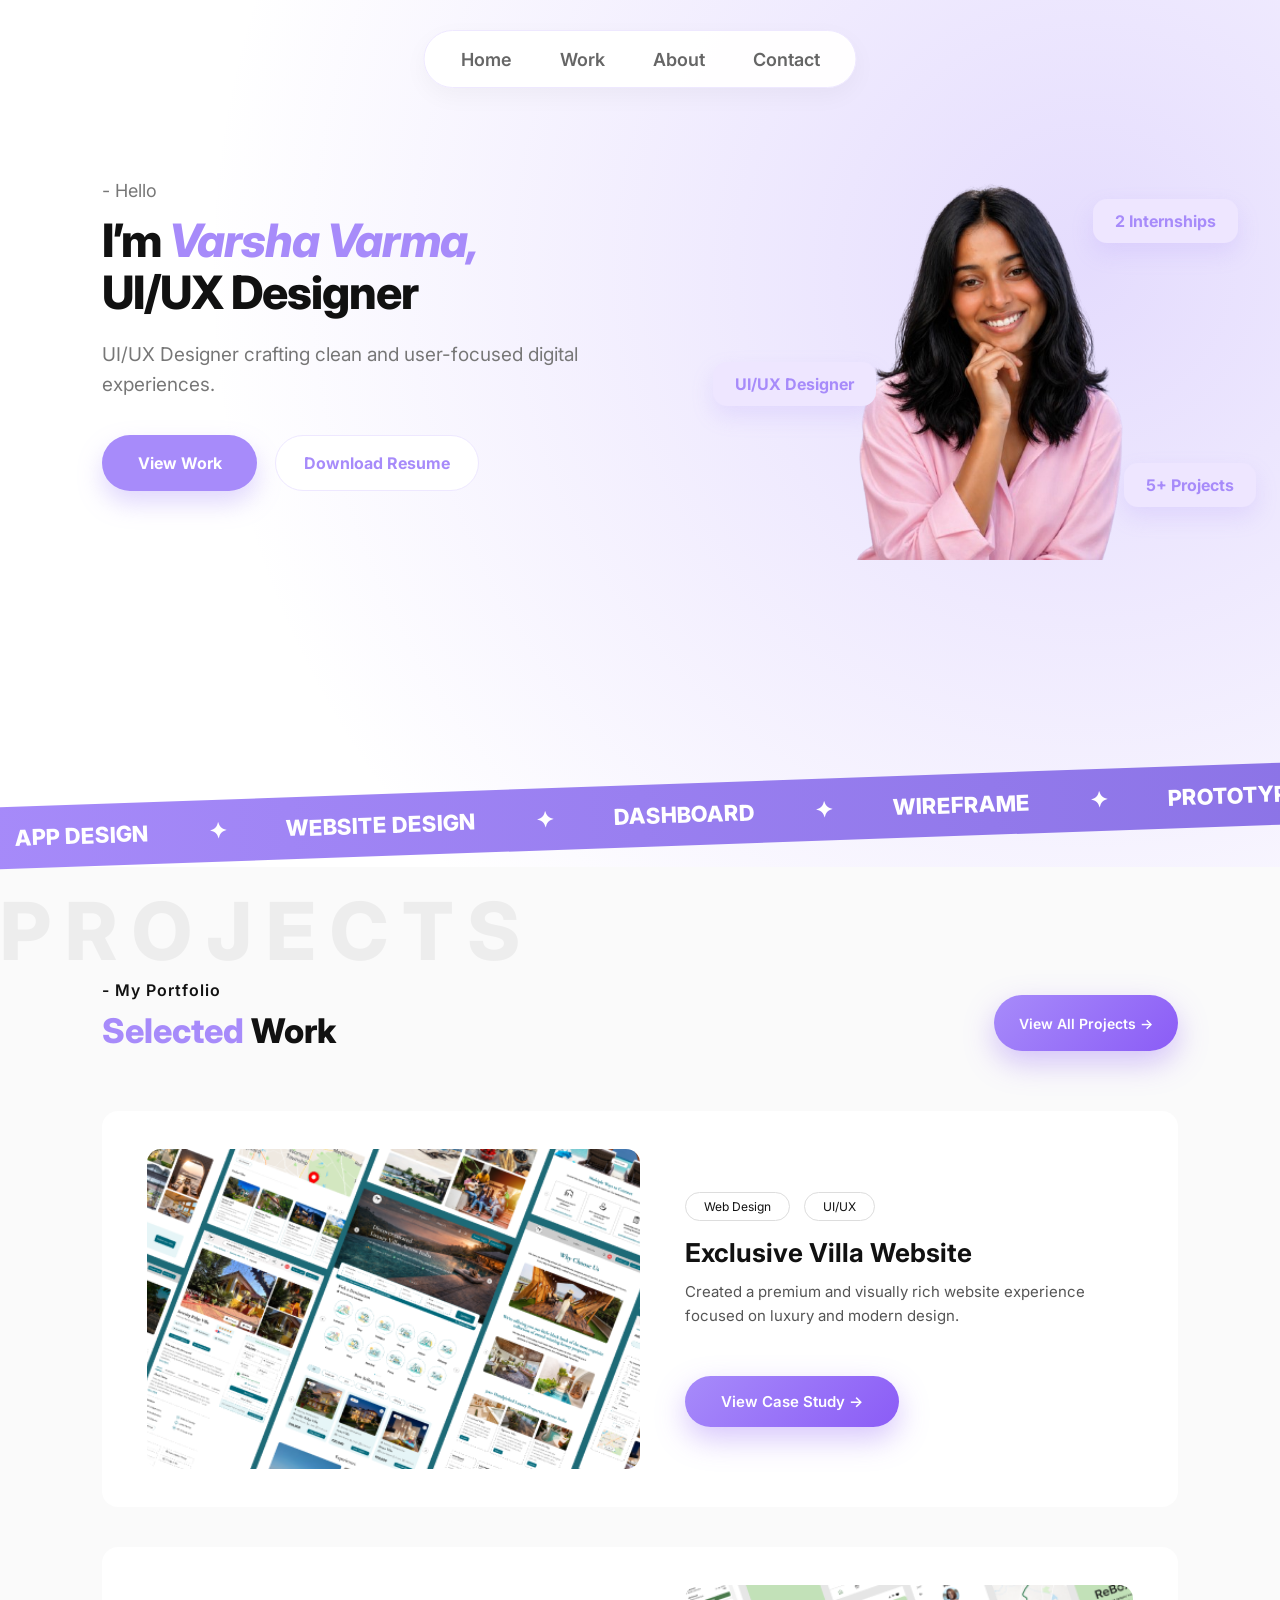
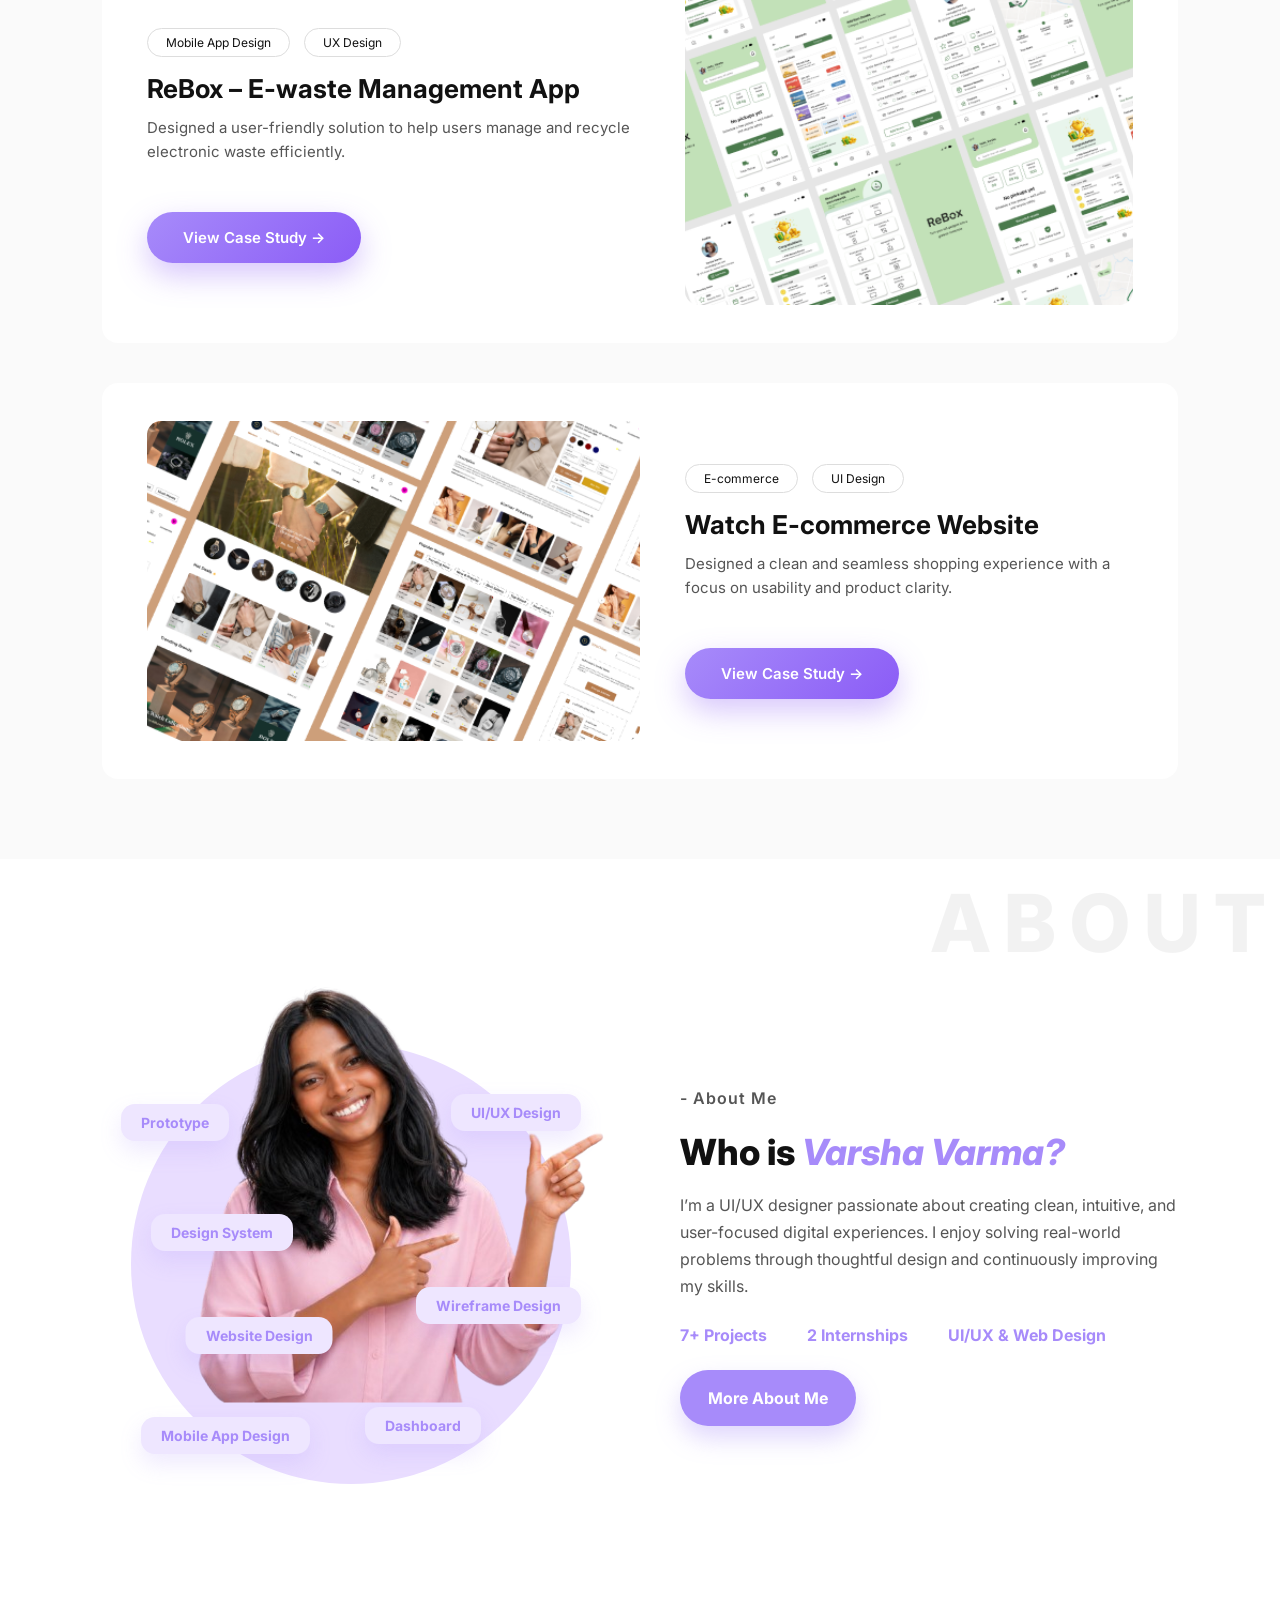
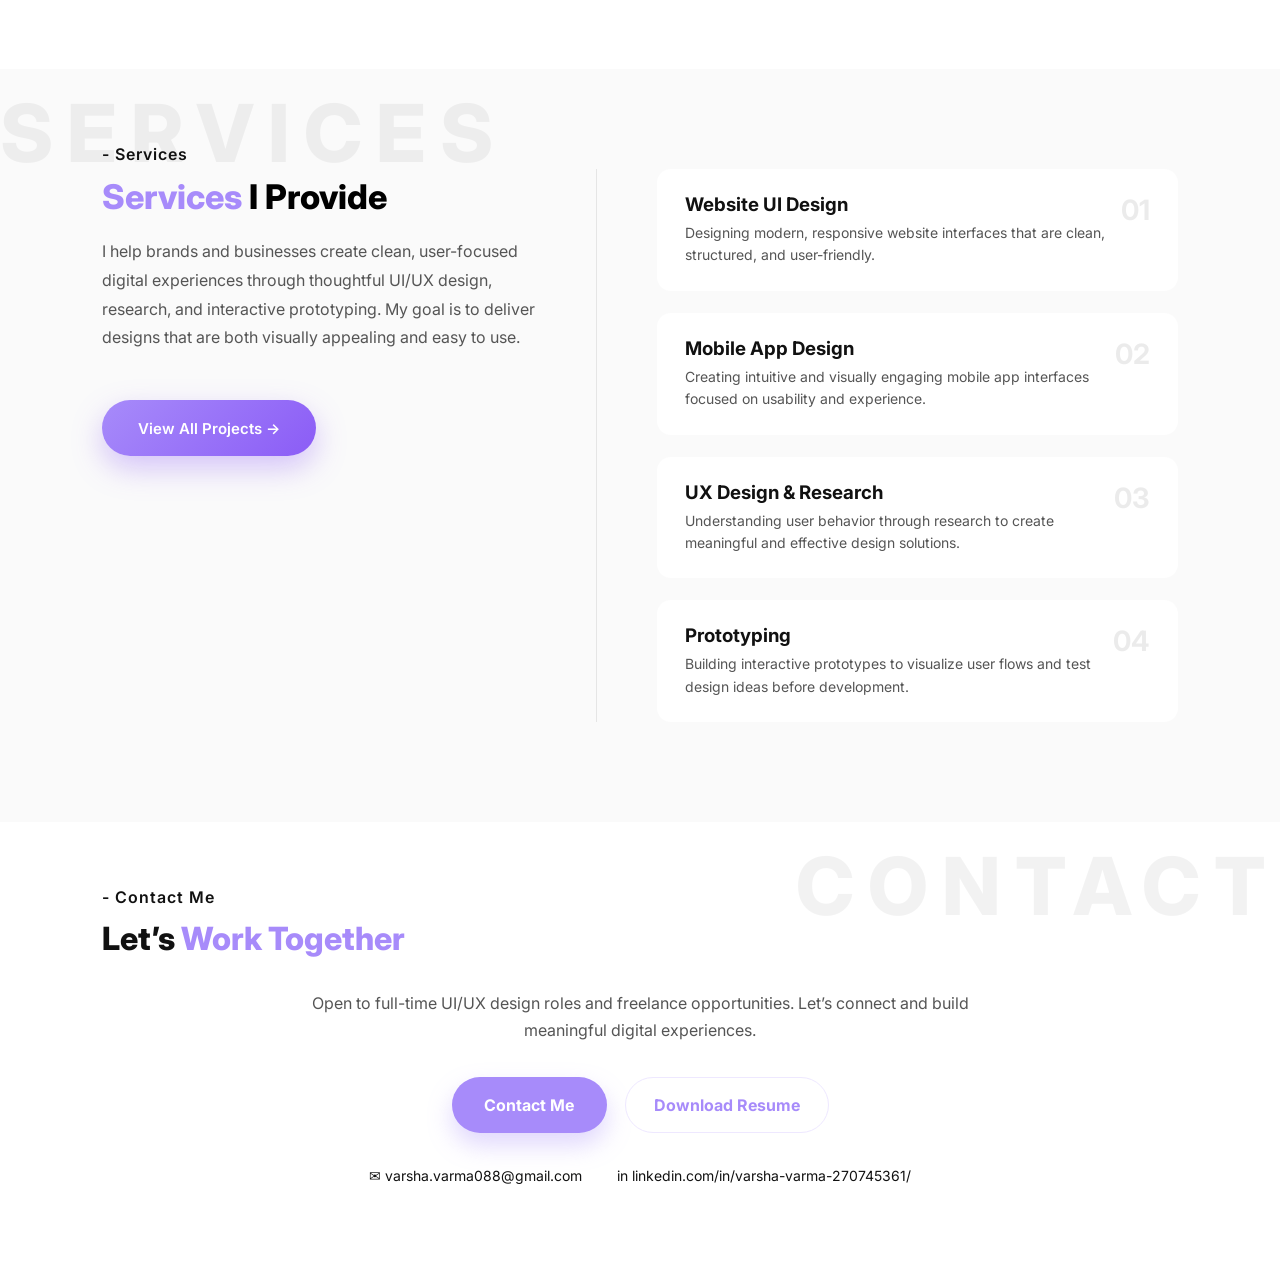
==== index.html @ 973a32cb "first commit" ====
<!DOCTYPE html>
<html lang="en">

<head>
  <meta charset="UTF-8" />
  <meta name="viewport" content="width=device-width, initial-scale=1.0" />
  <title>Varsha Portfolio</title>

  <link rel="stylesheet" href="style.css" />
  <link href="https://fonts.googleapis.com/css2?family=Inter:wght@400;500;600;700;800&display=swap" rel="stylesheet">
</head>

<body>

  <!-- NAVBAR -->
  <nav class="navbar">
    <a href="index.html#home">Home</a>
    <a href="index.html#work">Work</a>
    <a href="about.html">About</a>
    <a href="index.html#contact">Contact</a>
  </nav>

  <!-- HERO -->
  <section class="hero" id="home">

    <div class="hero-text">
      <p class="small">- Hello</p>

      <h1>
        I’m <span>Varsha Varma,</span><br>
        UI/UX Designer
      </h1>

      <p class="desc">
        UI/UX Designer crafting clean and user-focused digital experiences.
      </p>

      <div class="buttons">
        <a href="#work" class="btn primary">View Work</a>
        <a href="#" class="btn outline">Download Resume</a>
      </div>
    </div>

    <!-- HERO IMAGE -->
    <div class="hero-img">

      <div class="tag tag1">UI/UX Designer</div>
      <div class="tag tag2">2 Internships</div>
      <div class="tag tag3">5+ Projects</div>

      <!-- ✅ IMAGE FIXED -->
      <img src="assets/profile.png" alt="Varsha Varma">

    </div>

  </section>

  <!-- STRIP -->
  <div class="skill-strip">
    <div class="strip-track">

      <span>✦</span>
      <span>APP DESIGN</span>
      <span>✦</span>
      <span>WEBSITE DESIGN</span>
      <span>✦</span>
      <span>DASHBOARD</span>
      <span>✦</span>
      <span>WIREFRAME</span>
      <span>✦</span>
      <span>PROTOTYPE</span>

      <!-- duplicate for infinite effect -->
      <span>✦</span>
      <span>APP DESIGN</span>
      <span>✦</span>
      <span>WEBSITE DESIGN</span>
      <span>✦</span>
      <span>DASHBOARD</span>
      <span>✦</span>
      <span>WIREFRAME</span>
      <span>✦</span>
      <span>PROTOTYPE</span>

    </div>
  </div>

  <!-- PROJECTS -->
  <section class="projects" id="work">

    <h1 class="projects-bg-text">PROJECTS</h1>

    <div class="projects-header">
      <div>
        <p class="section-label">- My Portfolio</p>
        <h2><span>Selected</span> Work</h2>
      </div>

      <a href="#" class="btn primary-btn">View All Projects →</a>
    </div>

    <!-- PROJECT 1 -->
    <div class="project-card">
      <img src="assets/project1.png" alt="project">

      <div>
        <div class="chips">
          <span>Web Design</span>
          <span>UI/UX</span>
        </div>

        <h3>Exclusive Villa Website</h3>

        <p>
          Created a premium and visually rich website experience focused on luxury and modern design.
        </p>

        <a class="case-btn">View Case Study →</a>
      </div>
    </div>

    <!-- PROJECT 2 -->
    <div class="project-card reverse">
      <div>
        <div class="chips">
          <span>Mobile App Design</span>
          <span>UX Design</span>
        </div>

        <h3>ReBox – E-waste Management App</h3>

        <p>
          Designed a user-friendly solution to help users manage and recycle electronic waste efficiently.
        </p>

        <a class="case-btn">View Case Study →</a>
      </div>

      <img src="assets/project2.png" alt="project">
    </div>

    <!-- PROJECT 3 -->
    <div class="project-card">
      <img src="assets/project3.png" alt="project">

      <div>
        <div class="chips">
          <span>E-commerce</span>
          <span>UI Design</span>
        </div>

        <h3>Watch E-commerce Website</h3>

        <p>
          Designed a clean and seamless shopping experience with a focus on usability and product clarity.
        </p>

        <a class="case-btn">View Case Study →</a>
      </div>
    </div>

  </section>

  <!-- ABOUT -->
  <section class="about" id="about">
    <h1 class="about-bg-text">ABOUT</h1>

    <!-- LEFT VISUAL -->
    <div class="about-visual">

      <div class="about-circle"></div>

      <img src="assets/about.png" alt="about">

      <span class="about-pill pill-1">Mobile App Design</span>
      <span class="about-pill pill-2">UI/UX Design</span>
      <span class="about-pill pill-3">Website Design</span>
      <span class="about-pill pill-4">Design System</span>
      <span class="about-pill pill-5">Prototype</span>
      <span class="about-pill pill-6">Dashboard</span>
      <span class="about-pill pill-7">Wireframe Design</span>

    </div>

    <!-- RIGHT TEXT -->
    <div class="about-content">

      <p class="section-label">- About Me</p>

      <h2>
        Who is <span>Varsha Varma?</span>
      </h2>

      <p>
        I’m a UI/UX designer passionate about creating clean, intuitive, and user-focused digital experiences.
        I enjoy solving real-world problems through thoughtful design and continuously improving my skills.
      </p>

      <div class="stats">
        <span>7+ Projects</span>
        <span>2 Internships</span>
        <span>UI/UX & Web Design</span>
      </div>

      <a href="about.html" class="btn primary">More About Me</a>

    </div>

  </section>

  <!-- SERVICES -->
  <section class="services" id="services">

    <!-- BACKGROUND TEXT -->
    <h1 class="services-bg-text">SERVICES</h1>

    <!-- LEFT SIDE -->
    <div class="service-left">

      <p class="section-label">- Services</p>

      <h2 class="services-title">
        <span class="title-purple">Services</span>
        <span class="title-black">I Provide</span>
      </h2>

      <p class="service-desc">
        I help brands and businesses create clean, user-focused digital experiences
        through thoughtful UI/UX design, research, and interactive prototyping.
        My goal is to deliver designs that are both visually appealing and easy to use.
      </p>

      <a href="#" class="btn primary-btn">View All Projects →</a>

    </div>

    <!-- MIDDLE LINE -->
    <div class="service-divider"></div>

    <!-- RIGHT SIDE -->
    <div class="service-list">

      <div class="service-card">
        <div>
          <h3>Website UI Design</h3>
          <p>Designing modern, responsive website interfaces that are clean, structured, and user-friendly.</p>
        </div>
        <span>01</span>
      </div>

      <div class="service-card">
        <div>
          <h3>Mobile App Design</h3>
          <p>Creating intuitive and visually engaging mobile app interfaces focused on usability and experience.</p>
        </div>
        <span>02</span>
      </div>

      <div class="service-card">
        <div>
          <h3>UX Design & Research</h3>
          <p>Understanding user behavior through research to create meaningful and effective design solutions.</p>
        </div>
        <span>03</span>
      </div>

      <div class="service-card">
        <div>
          <h3>Prototyping</h3>
          <p>Building interactive prototypes to visualize user flows and test design ideas before development.</p>
        </div>
        <span>04</span>
      </div>

    </div>

  </section>

  <!-- CONTACT -->
  <section class="contact" id="contact">

    <h1 class="contact-bg-text">CONTACT</h1>

    <!-- ALIGN BLOCK -->
    <div class="contact-head">

      <p class="section-label">- Contact Me</p>

      <h2>Let’s <span>Work Together</span></h2>

    </div>

    <p class="contact-desc">
      Open to full-time UI/UX design roles and freelance opportunities. Let’s connect
      and build meaningful digital experiences.
    </p>

    <div class="buttons center">
      <a href="mailto:varsha.varma088@gmail.com" class="btn primary">Contact Me</a>
      <a href="#" class="btn outline">Download Resume</a>
    </div>

    <div class="contact-links">
      <span>✉ varsha.varma088@gmail.com</span>
      <span>in linkedin.com/in/varsha-varma-270745361/</span>
    </div>

  </section>

</body>

</html>
---- style.css ----
* {
  margin: 0;
  padding: 0;
  box-sizing: border-box;
  font-family: "Inter", sans-serif;
}

html,
body {
  width: 100%;
  margin: 0;
  padding: 0;
  overflow-x: hidden;
  background: #ffffff;
  color: #111;
  scroll-behavior: smooth;
}

/* NAVBAR */
.navbar {
  width: fit-content;
  height: 58px;
  margin: 0 auto;
  padding: 0 36px;
  display: flex;
  justify-content: center;
  align-items: center;
  gap: 48px;
  border-radius: 50px;
  background: rgba(255, 255, 255, 0.95);
  border: 1px solid #eee8ff;
  box-shadow: 0 8px 25px rgba(0, 0, 0, 0.04);
  font-size: 18px;
  font-weight: 600;
  position: fixed;
  top: 30px;
  left: 50%;
  transform: translateX(-50%);
  z-index: 999;
}

.navbar a {
  text-decoration: none;
  color: #666;
}

.navbar a:hover,
.navbar a.active {
  color: #a78bfa;
}

/* HERO */
.hero {
  width: 100%;
  min-height: 100vh;
  padding: 180px 8% 60px;
  display: flex;
  align-items: flex-start;
  justify-content: space-between;
  gap: 70px;
  background: radial-gradient(circle at 85% 30%, rgba(167, 139, 250, 0.3) 0%, rgba(255, 255, 255, 0) 70%), #ffffff;
  position: relative;
  z-index: auto;
}

.hero-text {
  max-width: 560px;
}

.small {
  font-size: 18px;
  color: #777;
  margin-bottom: 14px;
}

.hero-text h1 {
  font-size: 46px;
  line-height: 1.12;
  font-weight: 800;
  letter-spacing: -1px;
  color: #111;
}

.hero-text h1 span {
  color: #a78bfa;
  font-style: italic;
}

.desc {
  font-size: 19px;
  line-height: 1.6;
  color: #777;
  max-width: 500px;
  margin: 22px 0 34px;
}

.buttons {
  display: flex;
  gap: 18px;
  align-items: center;
}

.btn {
  min-width: 155px;
  height: 56px;
  padding: 0 28px;
  border-radius: 50px;
  text-decoration: none;
  font-size: 16px;
  font-weight: 700;
  display: inline-flex;
  align-items: center;
  justify-content: center;
  cursor: pointer;
  transition: 0.3s ease;
}

.btn:hover {
  transform: translateY(-3px);
}

.primary {
  background: #a78bfa;
  color: #fff;
  box-shadow: 0 12px 25px rgba(167, 139, 250, 0.35);
}

.outline {
  background: #fff;
  color: #a78bfa;
  border: 1px solid #eee8ff;
}

/* HERO IMAGE */
.hero-img {
  width: 380px;
  height: 380px;
  border-radius: 50%;
  position: relative;
  flex-shrink: 0;
}

.hero-img::before {
  display: none;
}

.hero-img img {
  width: 100%;
  height: 100%;
  object-fit: contain;
  object-position: center top;
  border-radius: 0%;
  position: relative;
  z-index: 2;
}

.tag {
  position: absolute;
  background: #eee6ff;
  color: #a78bfa;
  padding: 12px 22px;
  border-radius: 14px;
  font-size: 16px;
  font-weight: 700;
  box-shadow: 0 10px 22px rgba(167, 139, 250, 0.18);
  z-index: 5;
}

.tag1 {
  left: -85px;
  top: 48%;
}

.tag2 {
  right: -60px;
  top: 5%;
}

.tag3 {
  right: -78px;
  bottom: 14%;
}

@keyframes float {

  0%,
  100% {
    transform: translateY(0);
  }

  50% {
    transform: translateY(-12px);
  }
}

.tag1 {
  animation: float 6s ease-in-out infinite;
}

.tag2 {
  animation: float 5s ease-in-out infinite;
}

.tag3 {
  animation: float 4s ease-in-out infinite;
}

.section-label {
  position: relative;
  z-index: 5;
  font-size: 14px;
  color: #666;
  margin-top: -25px; /* Overlap with BG text */
  margin-bottom: 12px; /* Standardized tight gap */
}

/* STRIP */
.skill-strip {
  background: linear-gradient(90deg, #a78bfa, #8b73e6);
  color: white;
  padding: 18px 0;
  overflow: hidden;
  transform: rotate(-2deg);
  width: 110%;
  margin-left: -5%;
  margin-top: -115px;
  position: relative;
  z-index: 1;
}

.strip-track {
  display: flex;
  gap: 60px;
  width: max-content;
  animation: scrollStrip 18s linear infinite;
}

.strip-track span {
  white-space: nowrap;
  font-size: 22px;
  font-weight: 800;
}

/* IMPORTANT */
@keyframes scrollStrip {
  0% {
    transform: translateX(0);
  }

  100% {
    transform: translateX(-50%);
  }
}

/* SECTIONS */
.projects,
.about,
.services,
.contact {
  width: 100%;
  padding: 80px 8%;
}

.section-label {
  font-size: 16px;
  font-weight: 600;
  color: #111;
  margin-bottom: 12px;
  letter-spacing: 1px;
}

.section-head {
  display: flex;
  justify-content: space-between;
  align-items: center;
  margin-bottom: 25px;
}

h2 {
  font-size: 34px;
  font-weight: 800;
}

.about h2 span,
.contact h2,
.services h2 {
  color: #a78bfa;
}

.small-btn {
  min-width: auto;
  height: 44px;
  font-size: 13px;
  padding: 0 22px;
}

/* ===== PROJECT SECTION ===== */

.projects {
  position: relative;
  z-index: auto;
  padding: 100px 8% 40px;
  background: #fafafa;
  overflow: hidden;
  margin-top: 20px;
}

/* BACKGROUND TEXT */
.projects-bg-text {
  position: absolute;
  top: 15px;
  left: 0;
  font-size: 80px;
  font-weight: 800;
  letter-spacing: 14px;
  color: rgba(0, 0, 0, 0.05);
  z-index: 0;
  pointer-events: none;
  white-space: nowrap;
}

/* HEADER */
.projects-header {
  position: relative;
  z-index: 2;
  display: flex;
  align-items: flex-end;
  justify-content: space-between;
  margin-bottom: 60px;
}

.projects-header h2 {
  font-size: 34px;
  font-weight: 800;
}

.projects-header h2 span {
  color: #a78bfa;
}

.projects-header .section-label {
  margin-bottom: 10px;
}

.projects-header .primary-btn {
  padding: 12px 25px;
  border-radius: 40px;
  font-size: 14px;
}

/* ===== PROJECT CARD ===== */

.project-card {
  background: #ffffff;
  border-radius: 16px;

  padding: 38px 45px;

  display: grid;
  grid-template-columns: 1.1fr 1fr;

  gap: 45px;
  align-items: center;

  margin-bottom: 40px;
  transition: 0.35s ease;
  position: relative;
  z-index: 2;
}

/* HOVER */
.project-card:hover {
  transform: translateY(-10px);
  box-shadow: 0 24px 60px rgba(0, 0, 0, 0.12);
  background: #e7e6eb;
}

/* IMAGE */
.project-card img {
  width: 100%;
  height: 320px;
  object-fit: cover;
  border-radius: 14px;
  transition: 0.4s ease;
}

.project-card:hover img {
  transform: scale(1.04);
}

/* CONTENT */
.project-content {
  max-width: 480px;
}

/* CHIPS */
.chips {
  display: flex;
  gap: 14px;
  margin-bottom: 16px;
}

.chips span {
  border: 1px solid #ddd;
  border-radius: 30px;
  padding: 6px 18px;
  font-size: 12px;
}

/* TEXT */
.project-card h3 {
  font-size: 26px;
  margin-bottom: 12px;
}

.project-card p {
  color: #555;
  font-size: 15px;
  line-height: 1.6;
  margin-bottom: 20px;
}

/* BUTTON */
.case-btn {
  display: inline-flex;
  align-items: center;
  justify-content: center;
  margin-top: 28px;
  padding: 16px 36px;
  border-radius: 50px;
  font-size: 15px;
  font-weight: 600;
  color: #fff;
  text-decoration: none;
  background: linear-gradient(135deg, #a78bfa, #8b5cf6);
  box-shadow: 0 12px 30px rgba(139, 92, 246, 0.35);
  transition: 0.3s ease;
}

.case-btn:hover {
  transform: translateY(-3px);
  box-shadow: 0 18px 40px rgba(139, 92, 246, 0.45);
}

/* ===== ABOUT SECTION ===== */

/* ===== ABOUT SECTION ===== */

.about {
  position: relative;
  padding: 40px 8%;
  display: grid;
  grid-template-columns: 1fr 1fr;
  gap: 80px;
  align-items: center;
  background: #ffffff;
  min-height: 90vh;
  overflow: hidden;
}

/* BACKGROUND TEXT (ABOUT) */
.about-bg-text {
  position: absolute;
  top: 15px;
  right: 0;
  font-size: 80px;
  font-weight: 800;
  letter-spacing: 14px;
  color: rgba(0, 0, 0, 0.05);
  z-index: 0;
  pointer-events: none;
  white-space: nowrap;
}

/* CONTENT ABOVE BG */
.about-visual,
.about-content {
  position: relative;
  z-index: 2;
  margin-top: -35px;
}

/* LEFT VISUAL */
.about-visual {
  width: 460px;
  height: 460px;
  position: relative;
  margin: auto;
}

/* CIRCLE */
.about-circle {
  position: absolute;
  inset: 10px;
  background: #e9ddff;
  border-radius: 50%;
}

/* IMAGE */
.about-visual img {
  position: absolute;
  width: 95%;
  height: 95%;
  object-fit: contain;
  z-index: 2;

  left: 60%;
  top: 34%;
  transform: translate(-50%, -50%);
}

/* ===== PILLS STYLE ===== */

.about-pill {
  position: absolute;
  background: #eee6ff;
  color: #a78bfa;
  padding: 10px 20px;
  border-radius: 14px;
  font-size: 14px;
  font-weight: 700;
  z-index: 6;
  white-space: nowrap;
  box-shadow: 0 10px 22px rgba(167, 139, 250, 0.18);
}

/* ===== PILLS POSITION ===== */

.pill-1 {
  left: 20px;
  bottom: 40px;
}

.pill-2 {
  right: 0;
  top: 60px;
}

.pill-3 {
  left: 30%;
  bottom: 140px;
  transform: translateX(-50%);
}

.pill-4 {
  left: 30px;
  top: 180px;
}

.pill-5 {
  left: 0;
  top: 70px;
}

.pill-6 {
  right: 100px;
  bottom: 50px;
}

.pill-7 {
  right: 0;
  bottom: 170px;
}

/* ===== FLOAT ANIMATION ===== */

.pill-1 {
  animation: float-left 4s ease-in-out infinite;
}

.pill-4 {
  animation: float-left 5s ease-in-out infinite;
}

.pill-5 {
  animation: float-left 4.5s ease-in-out infinite;
}

.pill-3 {
  animation: float-center 4.5s ease-in-out infinite;
}

.pill-2 {
  animation: float-right 4s ease-in-out infinite;
}

.pill-6 {
  animation: float-right 5s ease-in-out infinite;
}

.pill-7 {
  animation: float-right 4.5s ease-in-out infinite;
}

/* KEYFRAMES */

@keyframes float-left {

  0%,
  100% {
    transform: translateY(0);
  }

  50% {
    transform: translateY(-10px);
  }
}

@keyframes float-center {

  0%,
  100% {
    transform: translateX(-50%) translateY(0);
  }

  50% {
    transform: translateX(-50%) translateY(-10px);
  }
}

@keyframes float-right {

  0%,
  100% {
    transform: translateY(0);
  }

  50% {
    transform: translateY(-10px);
  }
}

/* ===== RIGHT CONTENT ===== */

.about-content h2 {
  font-size: 36px;
  font-weight: 800;
}

.about-content h2 span {
  color: #a78bfa;
  font-style: italic;
}

.about-content p {
  margin: 18px 0;
  color: #555;
  line-height: 1.7;
}

/* STATS */

.stats {
  display: flex;
  gap: 40px;
  margin: 25px 0;
  color: #a78bfa;
  font-weight: 700;
}

/* ===== RIGHT CONTENT ===== */

.about-content h2 span {
  color: #a78bfa;
  font-style: italic;
}

.about-content h2 {
  font-size: 36px;
  font-weight: 800;
}

.about-content h2 span {
  color: #a78bfa;
}

.about-content p {
  margin: 18px 0;
  color: #555;
  line-height: 1.7;
}

/* STATS */

.stats {
  display: flex;
  gap: 40px;
  margin: 25px 0;
  color: #a78bfa;
  font-weight: 700;
}

/* ===== RESPONSIVE ===== */

@media (max-width: 900px) {
  .about {
    grid-template-columns: 1fr;
    text-align: center;
  }

  .about-visual {
    width: 320px;
    height: 320px;
  }

  .about-pill {
    font-size: 10px;
    padding: 7px 14px;
  }
}

/* ===== SERVICES SECTION ===== */

.services {
  position: relative;
  padding: 100px 8%;
  display: grid;
  grid-template-columns: 1fr 1px 1.2fr;
  gap: 60px;
  background: #fafafa;
  overflow: hidden;
}

/* BACKGROUND TEXT */
.services-bg-text {
  position: absolute;
  top: 15px;
  left: 0;
  font-size: 80px;
  font-weight: 800;
  letter-spacing: 14px;
  color: rgba(0, 0, 0, 0.05);
  pointer-events: none;
  white-space: nowrap;
}

/* ===== TITLE ===== */

.section-title {
  font-size: 36px;
  font-weight: 800;
  /* I PROVIDE black */
}

.title-purple {
  color: #a78bfa;
}

.title-black {
  color: #000;
}

.section-title span {
  color: #a78bfa;
  /* SERVICES lavender */
}

/* LEFT CONTENT */
.service-left {
  position: relative;
  z-index: 2;
}

.service-desc {
  margin: 20px 0;
  color: #555;
  line-height: 1.8;
  max-width: 500px;
}

/* BUTTON */
.primary-btn {
  display: inline-flex;
  align-items: center;
  justify-content: center;
  margin-top: 28px;
  padding: 16px 36px;
  border-radius: 50px;
  font-size: 15px;
  font-weight: 600;
  color: #fff;
  text-decoration: none;
  background: linear-gradient(135deg, #a78bfa, #8b5cf6);
  box-shadow: 0 12px 30px rgba(139, 92, 246, 0.35);
  transition: 0.3s ease;
}

.primary-btn:hover {
  transform: translateY(-3px);
  box-shadow: 0 18px 40px rgba(139, 92, 246, 0.45);
}

/* MIDDLE LINE */
.service-divider {
  width: 1px;
  background: #e5e5e5;
}

/* RIGHT SIDE */
.service-list {
  display: flex;
  flex-direction: column;
  gap: 22px;
  position: relative;
  z-index: 2;
}

/* CARD */
.service-card {
  background: #ffffff;
  padding: 24px 28px;
  border-radius: 14px;

  display: flex;
  justify-content: space-between;
  align-items: flex-start;

  transition: 0.3s ease;
}

.service-card:hover {
  transform: translateY(-6px);
  box-shadow: 0 18px 40px rgba(0, 0, 0, 0.08);
}

/* TEXT */
.service-card h3 {
  margin-bottom: 6px;
}

.service-card p {
  font-size: 14px;
  color: #555;
  line-height: 1.6;
  max-width: 420px;
}

/* NUMBER */
.service-card span {
  font-size: 28px;
  font-weight: 700;
  color: rgba(0, 0, 0, 0.08);
  transition: 0.3s;
}

/* NUMBER HOVER EFFECT */
.service-card:hover span {
  color: #a78bfa;
}

.services .services-title {
  color: #000 !important;
}

.services .services-title .title-purple {
  color: #a78bfa !important;
}

.services .services-title .title-black {
  color: #000 !important;
}

/* CONTACT */
/* CONTACT */
.contact {
  padding: 100px 8% 80px;
  background: #ffffff;
  position: relative;
  text-align: left;
  overflow: hidden;
}

.contact-bg-text {
  position: absolute;
  top: 15px;
  right: 0;
  font-size: 80px;
  letter-spacing: 14px;
  color: rgba(0, 0, 0, 0.05);
  font-weight: 800;
  pointer-events: none;
  white-space: nowrap;
}

.contact-head {
  max-width: 100%;
  margin: 0;
  text-align: left;
  margin-top: -35px;
  position: relative;
  z-index: 2;
}

.contact-head .section-label {
  margin-bottom: 12px;
}

.contact h2 {
  font-size: 32px;
  font-weight: 800;
  color: #111;
  margin-bottom: 32px;
}

.contact h2 span {
  color: #a78bfa;
}

.contact-desc {
  max-width: 720px;
  margin: 20px auto 32px;
  color: #555;
  line-height: 1.7;
  text-align: center;
}

.contact .buttons {
  justify-content: center;
  margin-bottom: 34px;
}

.contact-links {
  display: flex;
  justify-content: center;
  gap: 35px;
  font-size: 14px;
  color: #111;
}

/* FADE */
.fade {
  opacity: 0;
  transform: translateY(40px);
  transition: 0.7s ease;
}

.fade.show {
  opacity: 1;
  transform: translateY(0);
}

/* ===== INFINITE STRIP ===== */

/* Strip animation and track logic merged below */

.strip-track {
  display: flex;
  gap: 60px;
  width: max-content;
  animation: scrollStrip 20s linear infinite;
}

.strip-track span {
  white-space: nowrap;
  font-size: 22px;
  font-weight: 800;
}

/* Animation */
@keyframes scrollStrip {
  0% {
    transform: translateX(0);
  }

  100% {
    transform: translateX(-50%);
  }
}

/* RESPONSIVE */
/* ===== RESPONSIVE ===== */

@media (max-width: 900px) {
  .navbar {
    width: 90%;
    height: 52px;
    gap: 22px;
    font-size: 15px;
    padding: 0 18px;
  }

  .hero {
    flex-direction: column;
    text-align: center;
    min-height: auto;
    padding: 140px 6% 90px;
    gap: 45px;
  }

  .projects-bg-text,
  .about-bg-text,
  .services-bg-text,
  .contact-bg-text {
    font-size: 40px;
    letter-spacing: 6px;
    top: 10px;
  }

  .hero-text h1 {
    font-size: 38px;
  }

  .desc {
    font-size: 17px;
    margin-left: auto;
    margin-right: auto;
  }

  .buttons,
  .stats,
  .contact-links {
    flex-wrap: wrap;
    justify-content: center;
  }

  .btn {
    min-width: 145px;
    height: 52px;
    font-size: 15px;
  }

  .hero-img {
    width: 300px;
    height: 300px;
  }

  .tag {
    display: none;
  }

  .skill-strip {
    margin-top: -25px;
    font-size: 15px;
    gap: 24px;
    padding: 14px 0;
    flex-wrap: wrap;
    justify-content: center;
  }

  .strip-track {
    animation: scrollStrip 28s linear infinite;
  }

  .projects-header {
    flex-direction: column;
    align-items: flex-start;
    gap: 20px;
    margin-top: 0;
  }

  .project-card,
  .about,
  .services {
    grid-template-columns: 1fr;
  }

  .project-card {
    gap: 25px;
    padding: 24px;
  }

  .project-card img {
    height: auto;
  }

  .reverse div {
    order: 2;
  }

  .reverse img {
    order: 1;
  }

  .about {
    text-align: center;
    gap: 45px;
  }

  .about-visual {
    width: 320px;
    height: 320px;
  }

  .about-pill {
    font-size: 10px;
    padding: 7px 14px;
  }

  .stats {
    justify-content: center;
    gap: 25px;
  }

  .services {
    gap: 40px;
  }
}
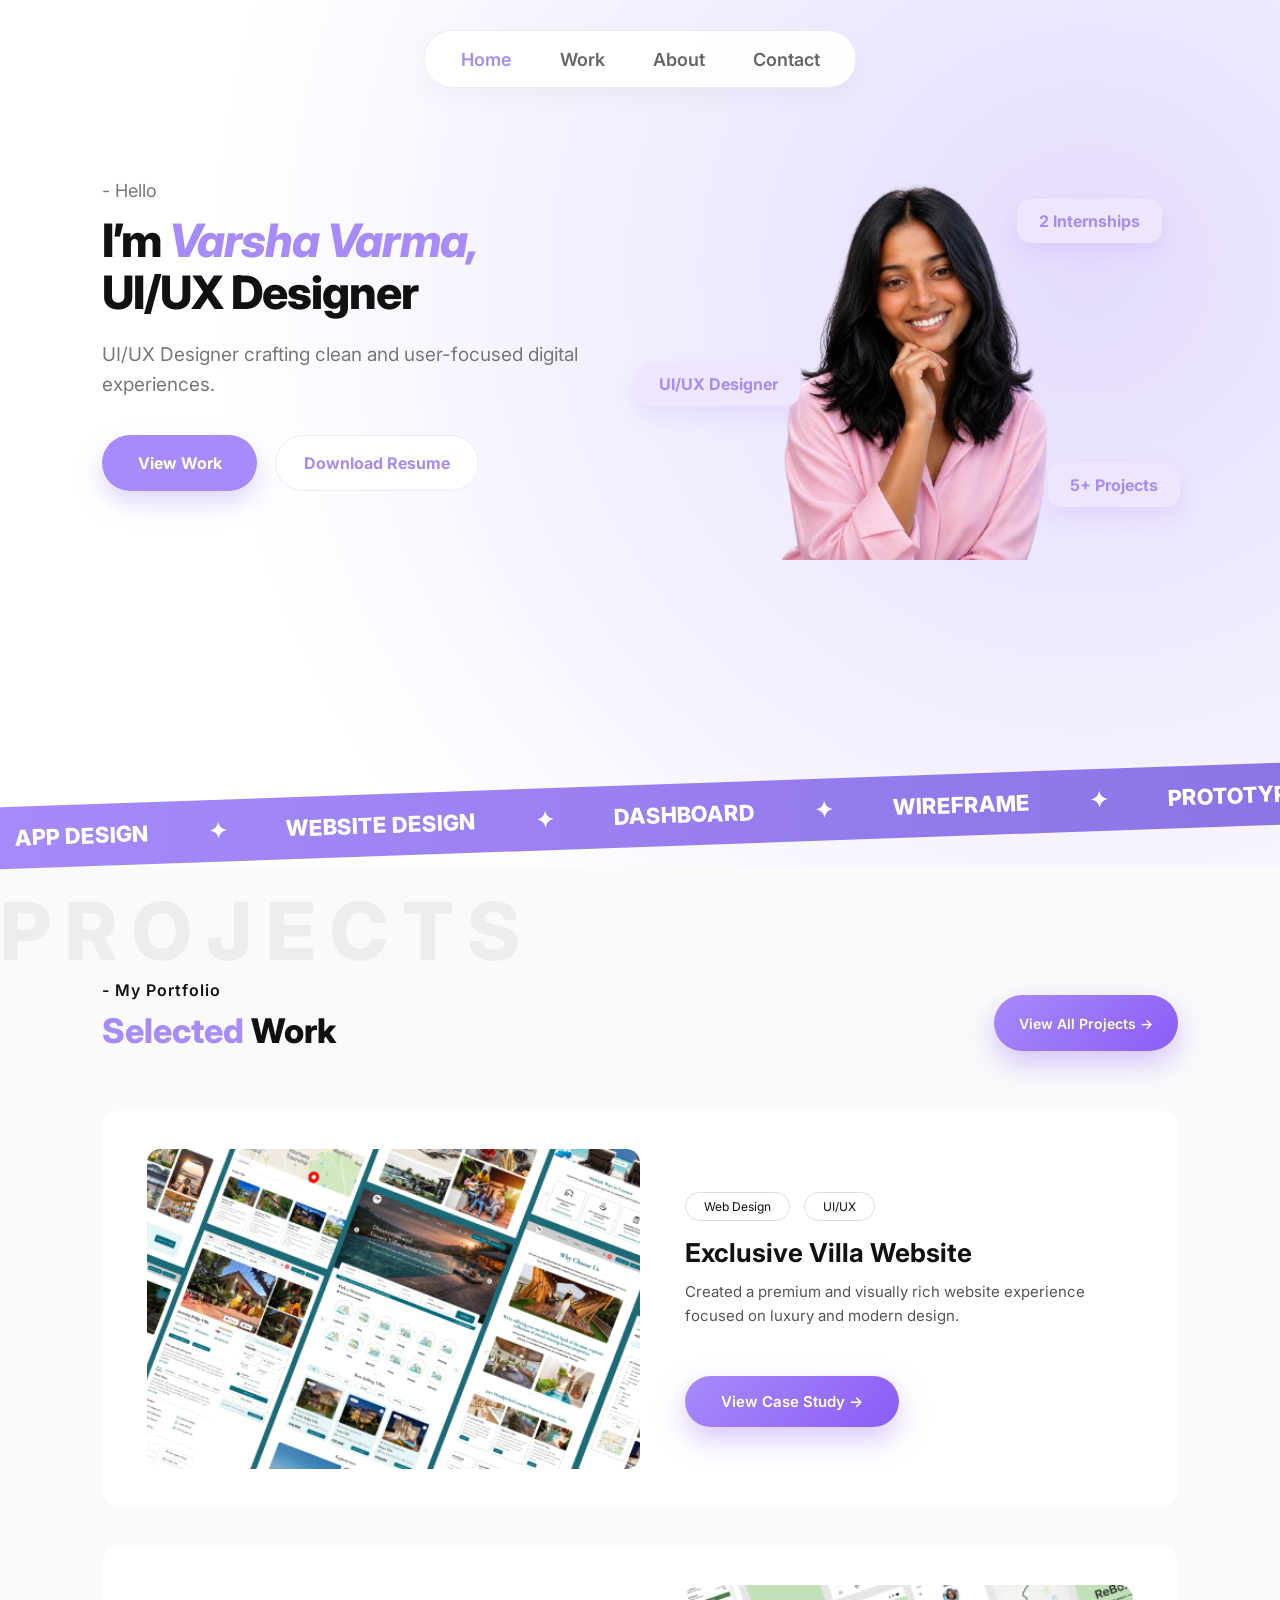
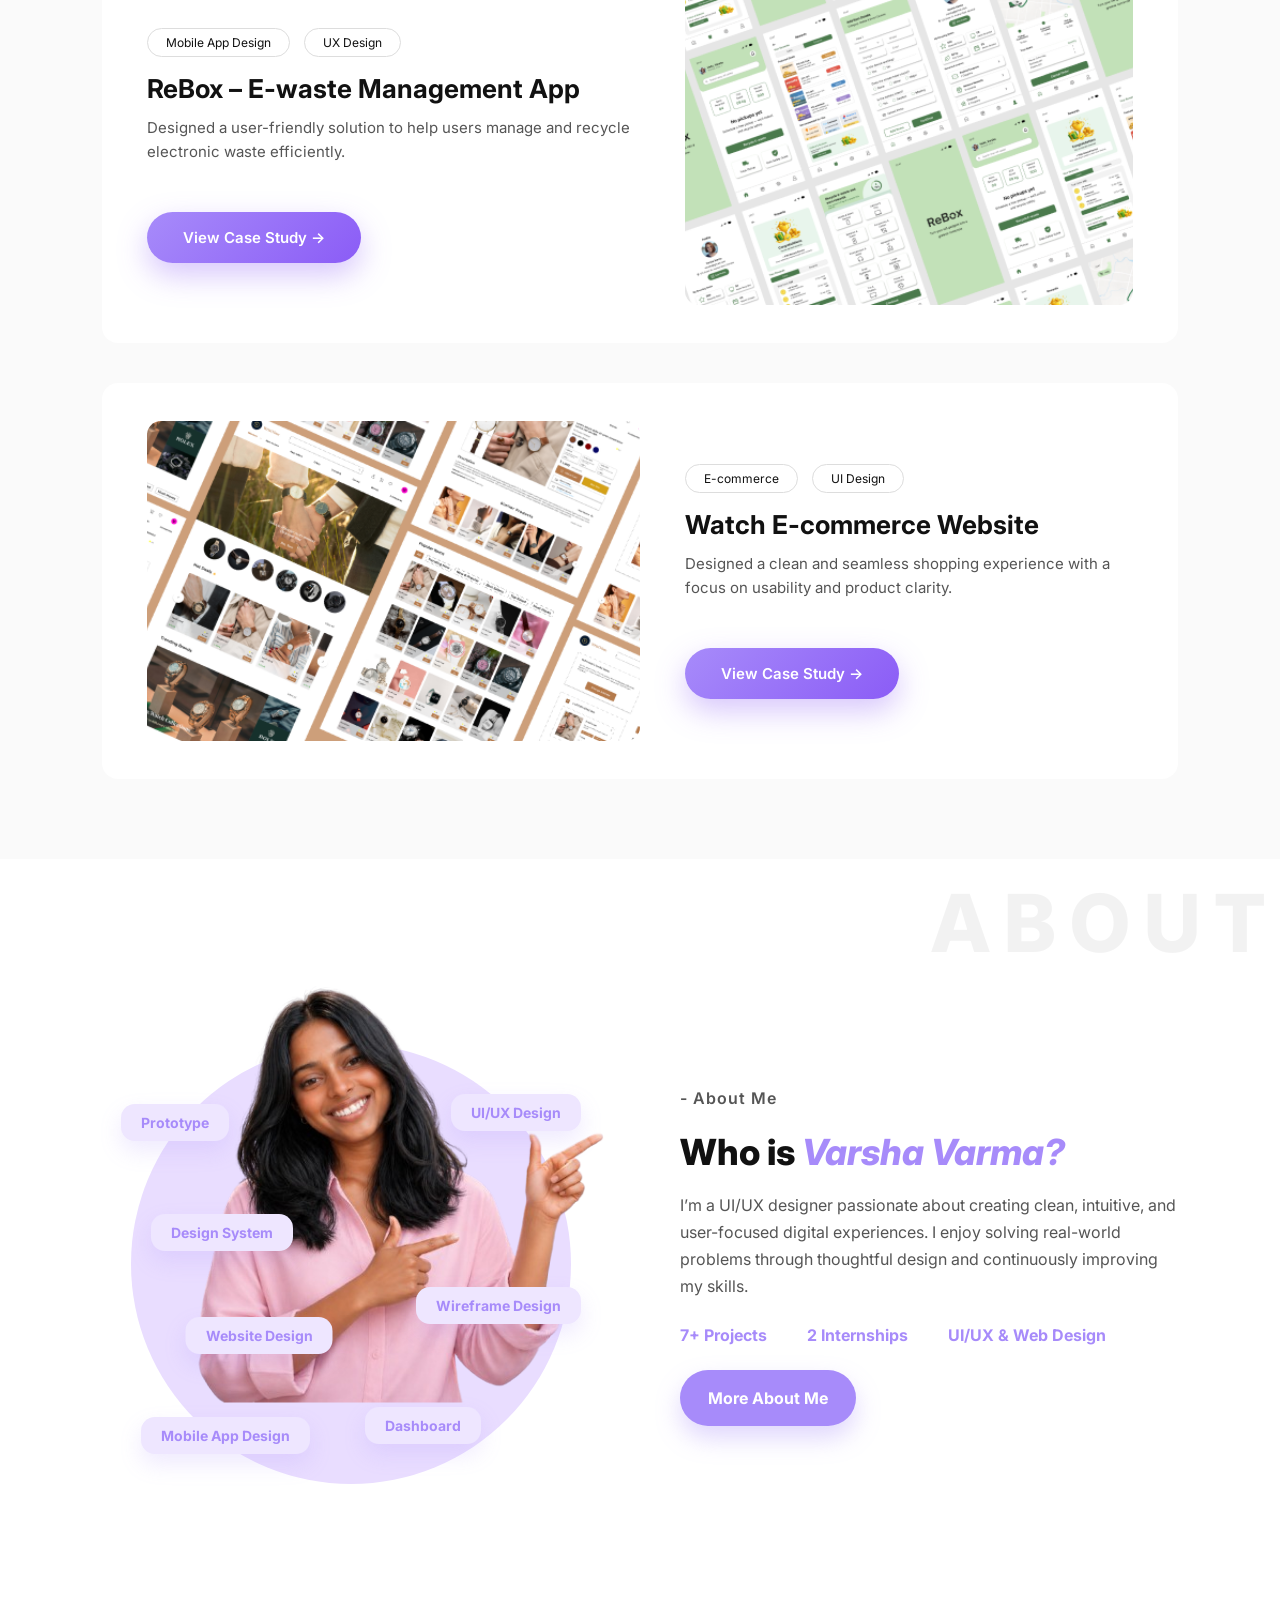
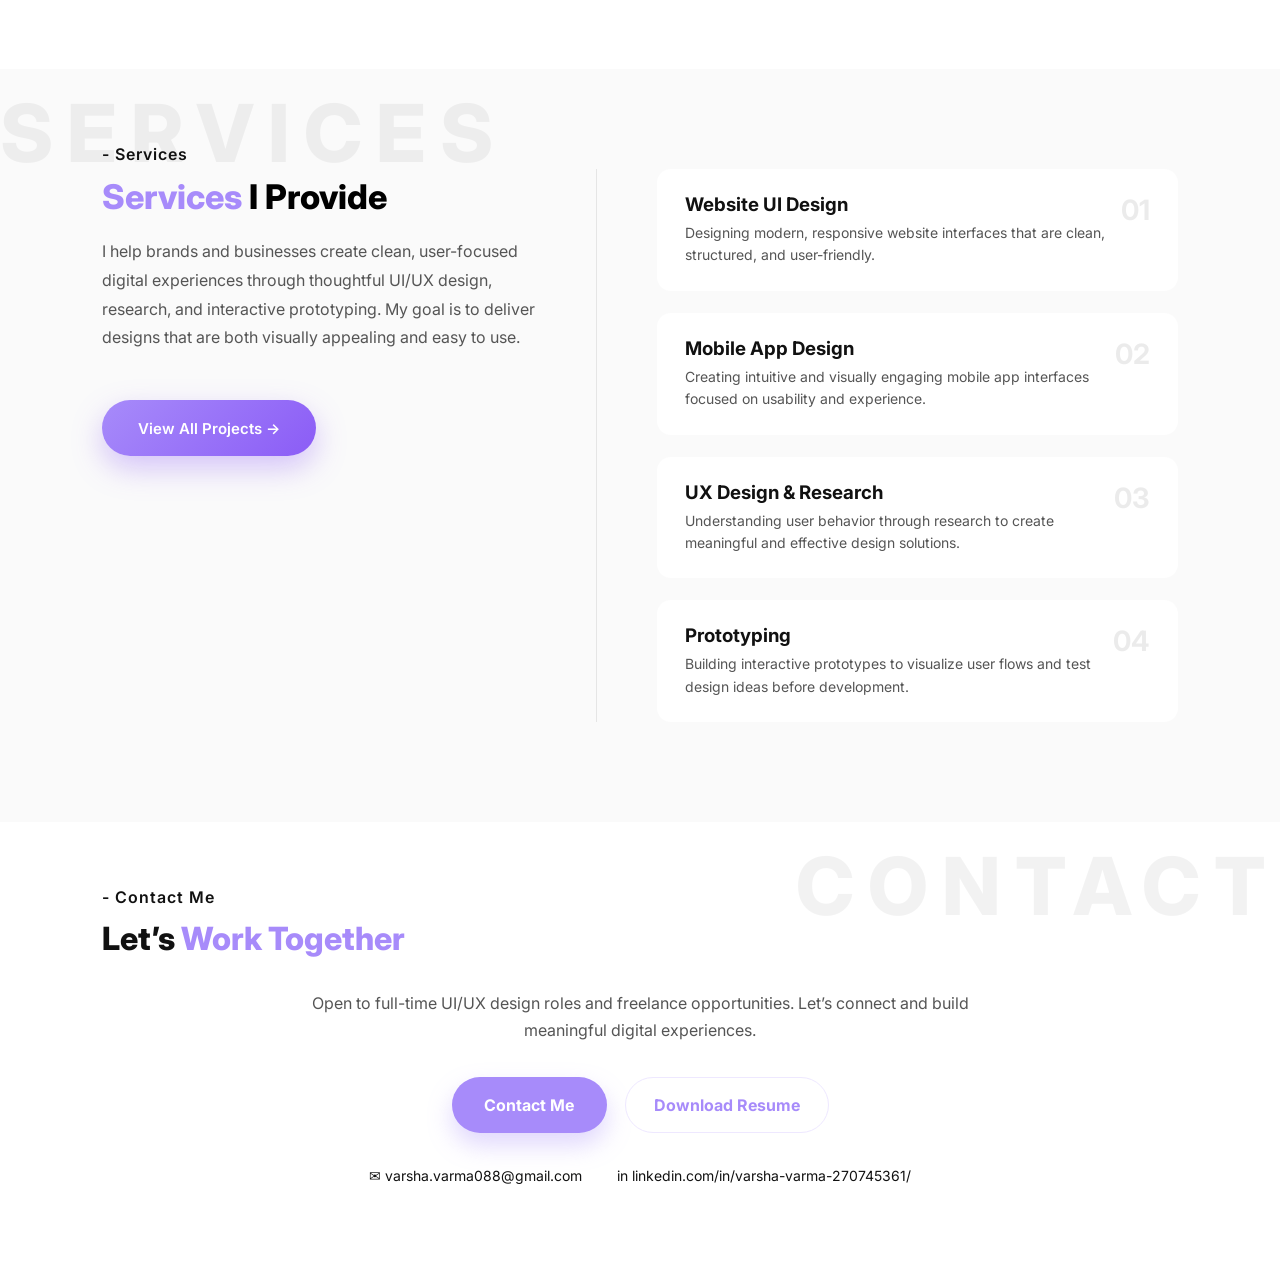
==== commit 8ad9ab32: "adding update on home page effect" ====
--- a/index.html
+++ b/index.html
@@ -307,6 +307,8 @@
 
   </section>
 
+  <script src="script.js"></script>
+
 </body>
 
 </html>
--- a/style.css
+++ b/style.css
@@ -57,6 +57,7 @@
   display: flex;
   align-items: flex-start;
   justify-content: space-between;
+  /* Restored for left-aligned text */
   gap: 70px;
   background: radial-gradient(circle at 85% 30%, rgba(167, 139, 250, 0.3) 0%, rgba(255, 255, 255, 0) 70%), #ffffff;
   position: relative;
@@ -138,6 +139,8 @@
   border-radius: 50%;
   position: relative;
   flex-shrink: 0;
+  margin-right: 7%;
+  /* Added to keep image away from the right edge */
 }
 
 .hero-img::before {
@@ -210,8 +213,10 @@
   z-index: 5;
   font-size: 14px;
   color: #666;
-  margin-top: -25px; /* Overlap with BG text */
-  margin-bottom: 12px; /* Standardized tight gap */
+  margin-top: -25px;
+  /* Overlap with BG text */
+  margin-bottom: 12px;
+  /* Standardized tight gap */
 }
 
 /* STRIP */
@@ -927,11 +932,11 @@
   color: #111;
 }
 
-/* FADE */
+/* FADE-IN ANIMATION */
 .fade {
   opacity: 0;
-  transform: translateY(40px);
-  transition: 0.7s ease;
+  transform: translateY(30px);
+  transition: opacity 0.7s ease, transform 0.7s ease;
 }
 
 .fade.show {
@@ -1022,6 +1027,8 @@
   .hero-img {
     width: 300px;
     height: 300px;
+    margin-right: 0;
+    /* Reset margin for mobile centering */
   }
 
   .tag {
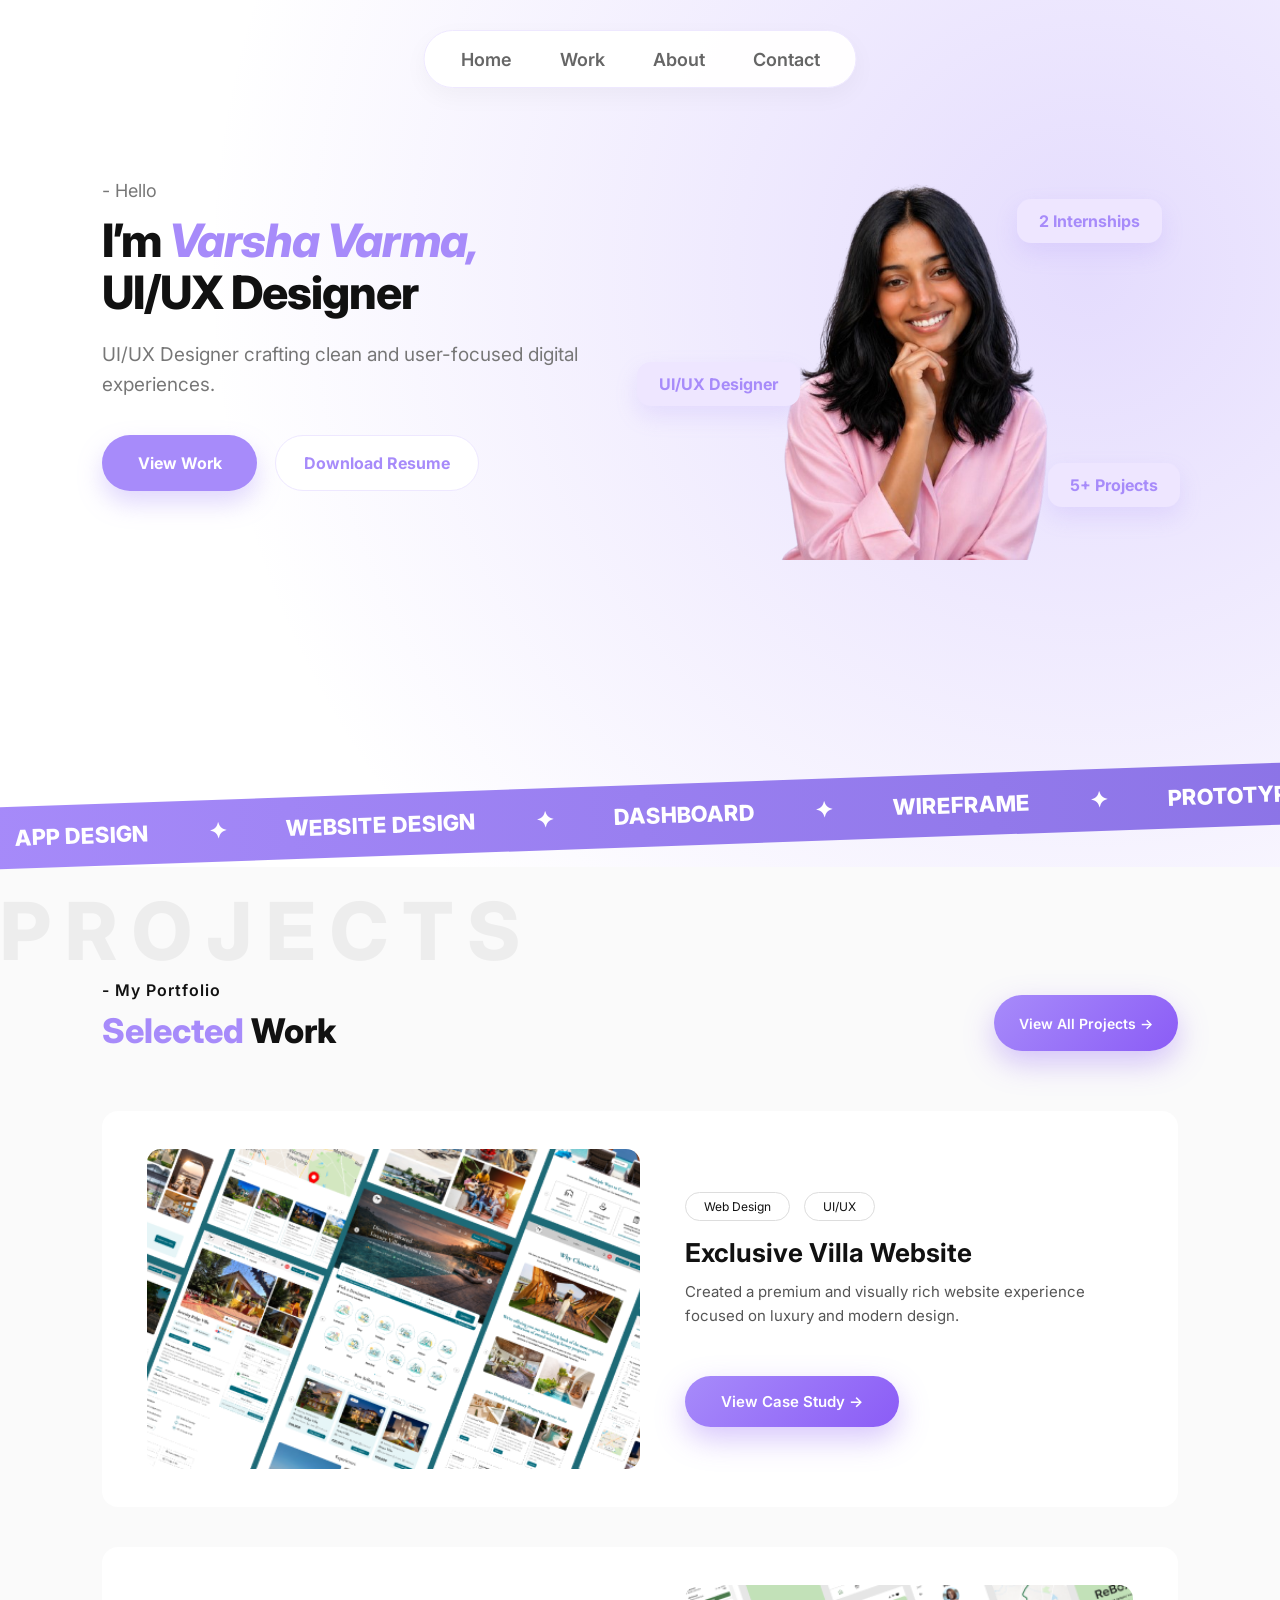
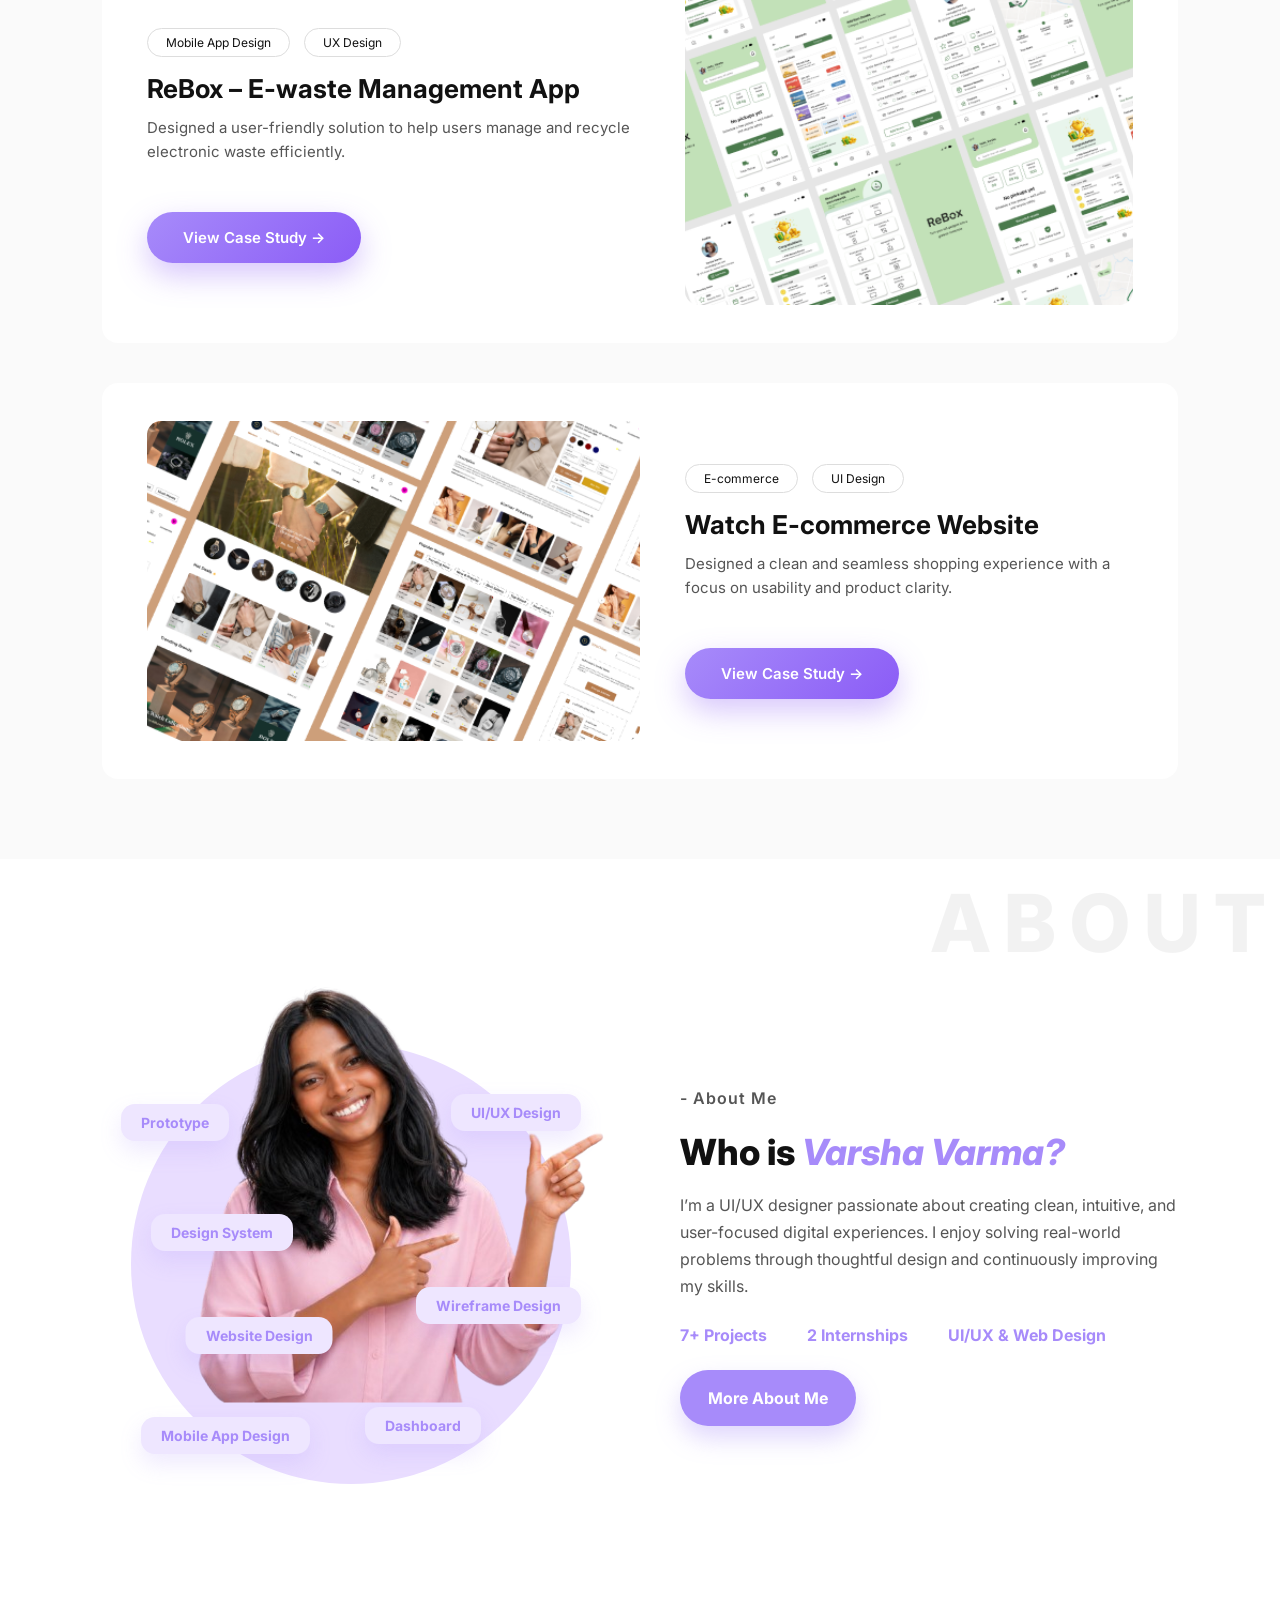
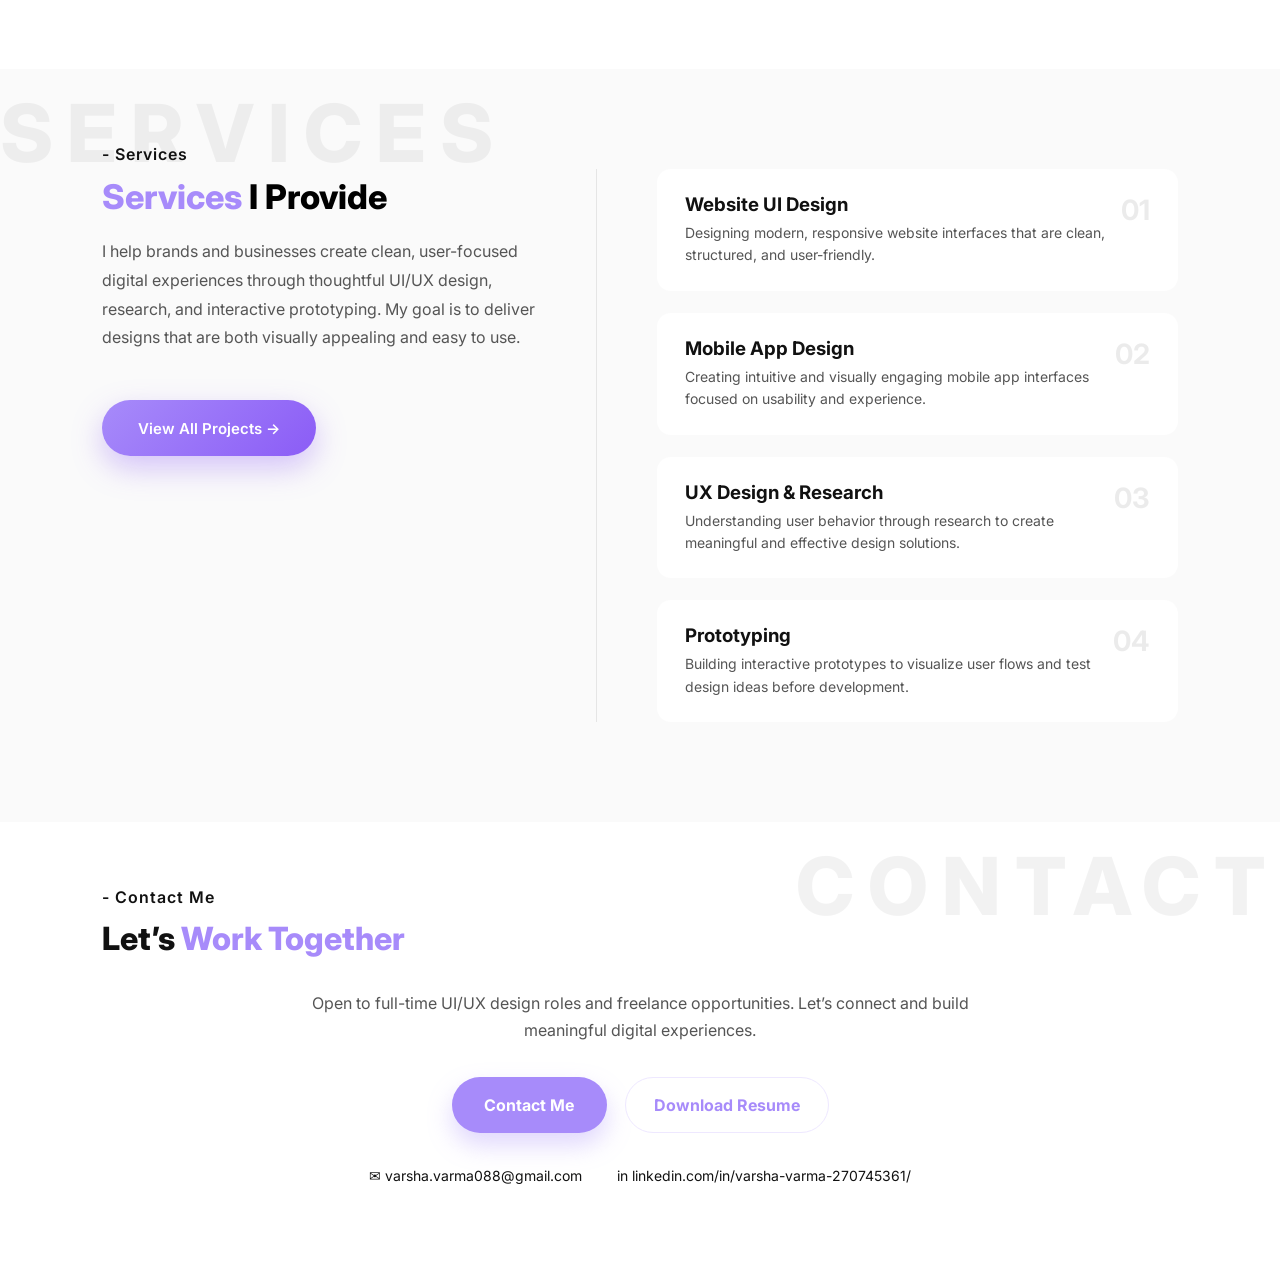
==== commit 53341fc3: "adding update on work.html" ====
--- a/index.html
+++ b/index.html
@@ -14,10 +14,10 @@
 
   <!-- NAVBAR -->
   <nav class="navbar">
-    <a href="index.html#home">Home</a>
-    <a href="index.html#work">Work</a>
+    <a href="index.html" class="active">Home</a>
+    <a href="work.html">Work</a>
     <a href="about.html">About</a>
-    <a href="index.html#contact">Contact</a>
+    <a href="#contact">Contact</a>
   </nav>
 
   <!-- HERO -->
@@ -36,7 +36,7 @@
       </p>
 
       <div class="buttons">
-        <a href="#work" class="btn primary">View Work</a>
+        <a href="work.html" class="btn primary">View Work</a>
         <a href="#" class="btn outline">Download Resume</a>
       </div>
     </div>
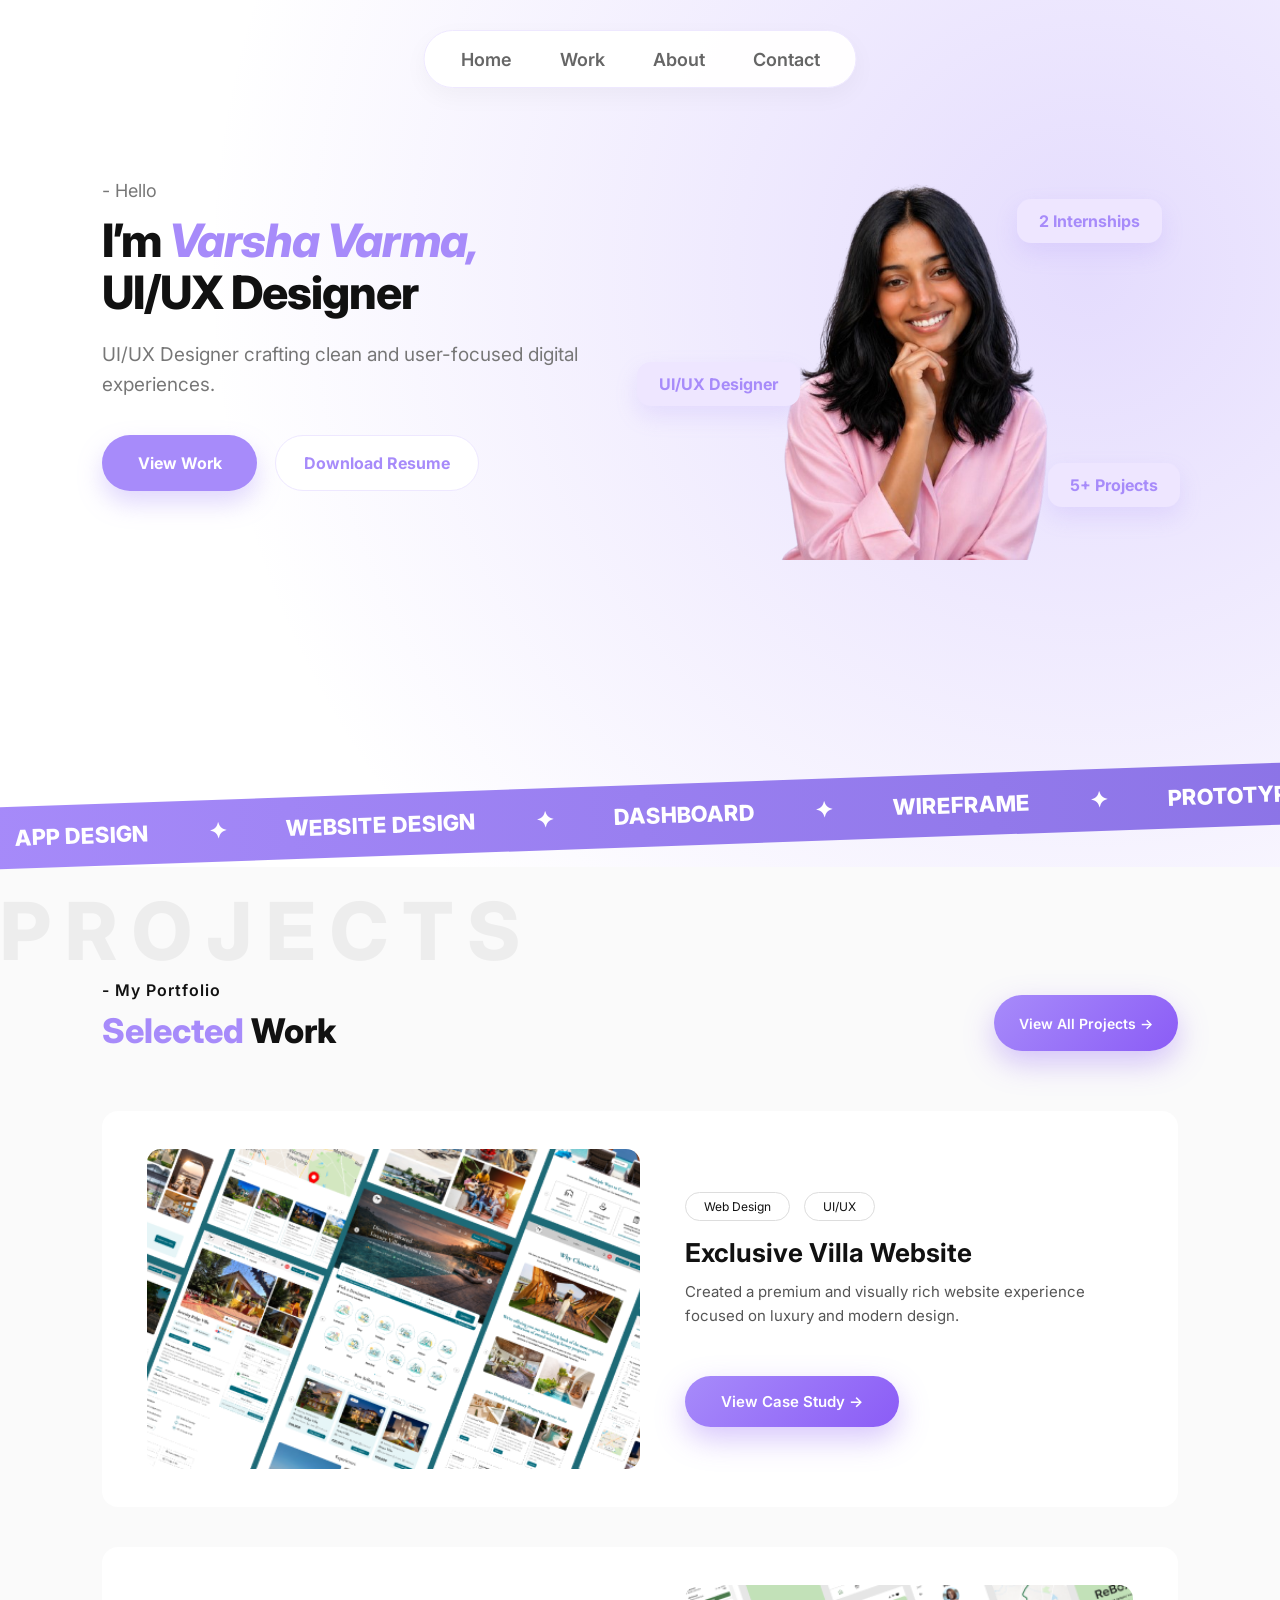
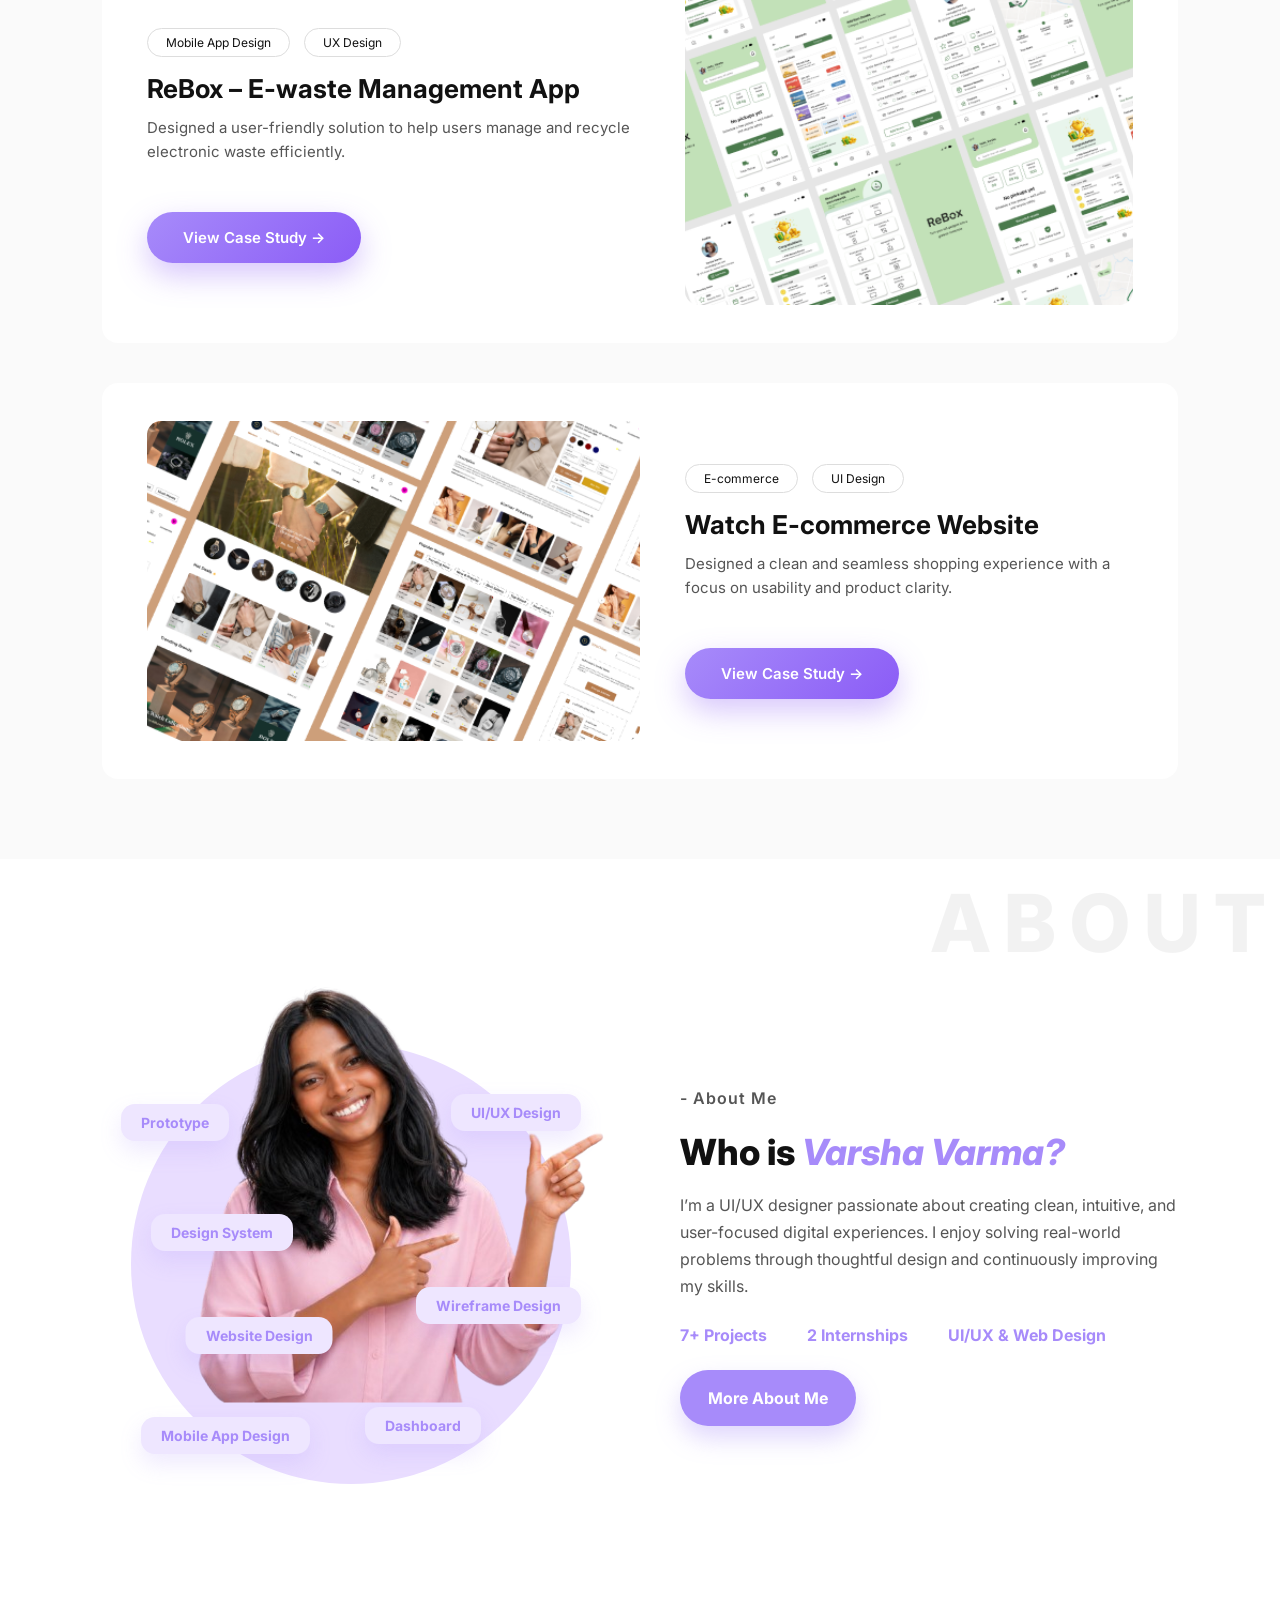
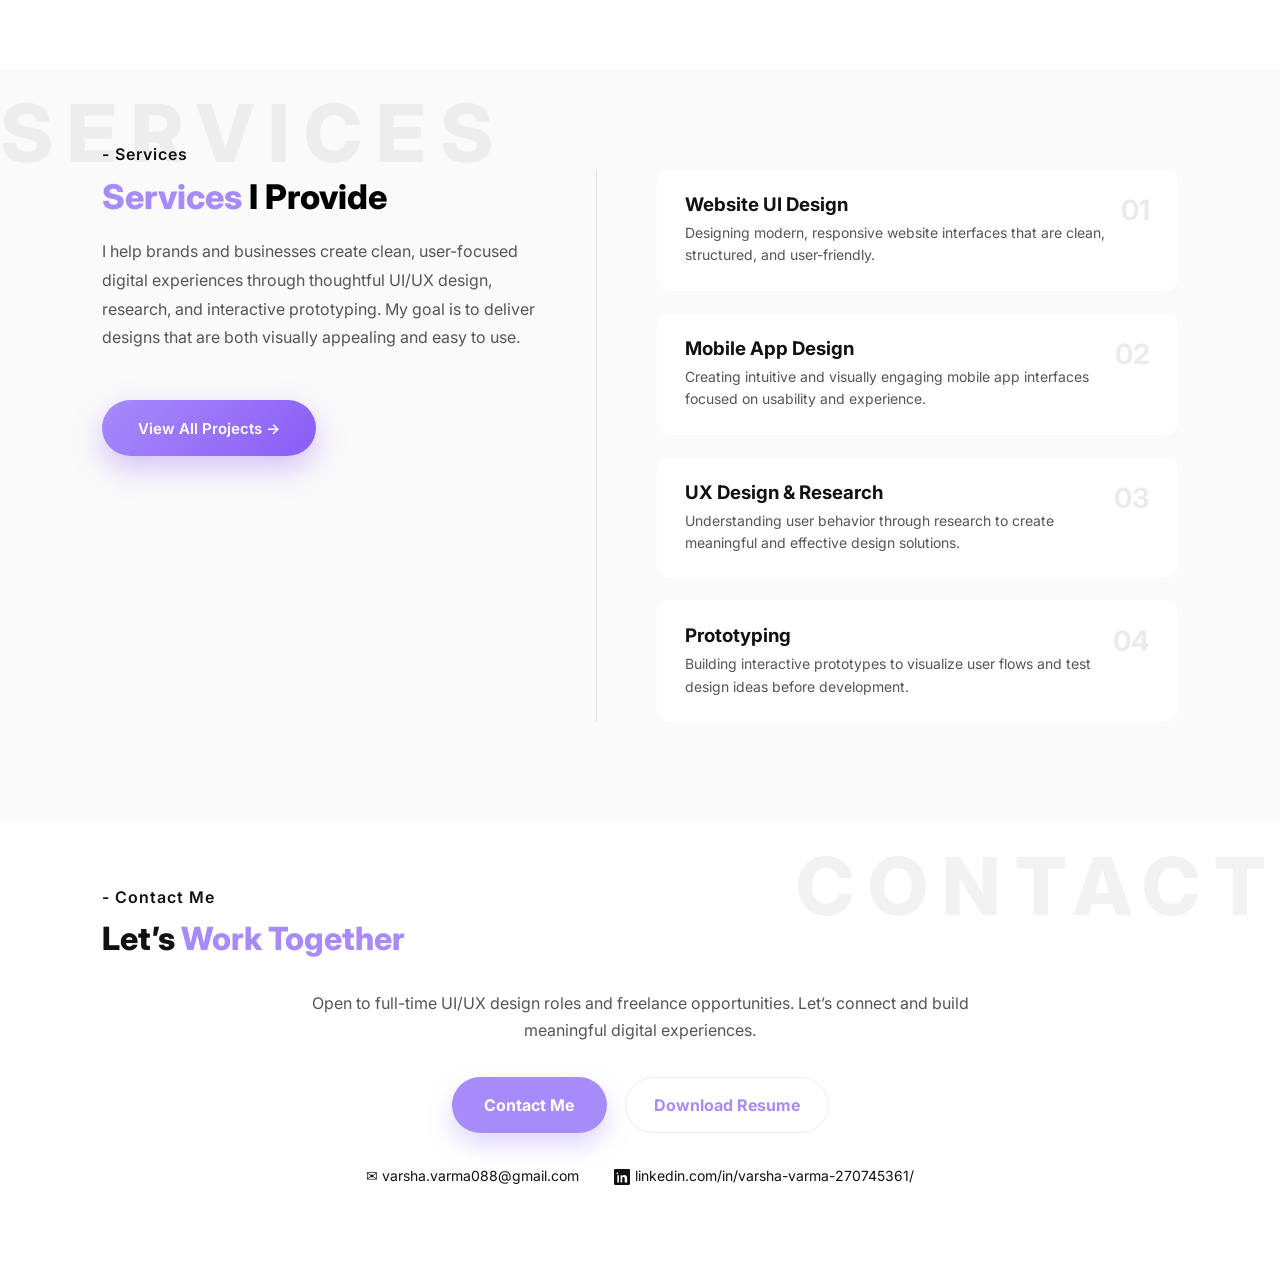
==== commit 14d0d7a9: "adding update" ====
--- a/index.html
+++ b/index.html
@@ -17,7 +17,7 @@
     <a href="index.html" class="active">Home</a>
     <a href="work.html">Work</a>
     <a href="about.html">About</a>
-    <a href="#contact">Contact</a>
+    <a href="contact.html">Contact</a>
   </nav>
 
   <!-- HERO -->
@@ -96,7 +96,7 @@
         <h2><span>Selected</span> Work</h2>
       </div>
 
-      <a href="#" class="btn primary-btn">View All Projects →</a>
+      <a href="work.html" class="btn primary-btn">View All Projects →</a>
     </div>
 
     <!-- PROJECT 1 -->
@@ -115,7 +115,7 @@
           Created a premium and visually rich website experience focused on luxury and modern design.
         </p>
 
-        <a class="case-btn">View Case Study →</a>
+        <a href="case-study.html?id=1" class="case-btn">View Case Study →</a>
       </div>
     </div>
 
@@ -133,7 +133,7 @@
           Designed a user-friendly solution to help users manage and recycle electronic waste efficiently.
         </p>
 
-        <a class="case-btn">View Case Study →</a>
+        <a href="case-study.html?id=2" class="case-btn">View Case Study →</a>
       </div>
 
       <img src="assets/project2.png" alt="project">
@@ -155,7 +155,7 @@
           Designed a clean and seamless shopping experience with a focus on usability and product clarity.
         </p>
 
-        <a class="case-btn">View Case Study →</a>
+        <a href="case-study.html?id=3" class="case-btn">View Case Study →</a>
       </div>
     </div>
 
@@ -301,8 +301,12 @@
     </div>
 
     <div class="contact-links">
-      <span>✉ varsha.varma088@gmail.com</span>
-      <span>in linkedin.com/in/varsha-varma-270745361/</span>
+      <a href="mailto:varsha.varma088@gmail.com" target="_blank">✉ varsha.varma088@gmail.com</a>
+      <a href="https://linkedin.com/in/varsha-varma-270745361/" target="_blank">
+        <svg xmlns="http://www.w3.org/2000/svg" width="16" height="16" fill="currentColor" viewBox="0 0 16 16" style="vertical-align: middle; margin-right: 5px;">
+          <path d="M0 1.146C0 .513.526 0 1.175 0h13.65C15.474 0 16 .513 16 1.146v13.708c0 .633-.526 1.146-1.175 1.146H1.175C.526 16 0 15.487 0 14.854V1.146zm4.943 12.248V6.169H3.337v7.225h1.606zm-1.56-8.122c.56 0 .909-.371.909-.834-.011-.47-.349-.834-.9-.834-.551 0-.91.364-.91.834 0 .463.348.834.888.834h.013zM13.134 13.394V9.25c0-2.219-1.185-3.252-2.766-3.252-1.274 0-1.845.7-2.165 1.193v.025h-.016a5.54 5.54 0 0 1 .016-.025V6.169h-1.607c.021.451 0 7.225 0 7.225h1.607V9.364c0-.216.016-.432.08-.586.173-.432.568-.878 1.232-.878.869 0 1.216.662 1.216 1.634v3.86h1.607z"/>
+        </svg>linkedin.com/in/varsha-varma-270745361/
+      </a>
     </div>
 
   </section>
--- a/style.css
+++ b/style.css
@@ -932,6 +932,11 @@
   color: #111;
 }
 
+.contact-links a {
+  text-decoration: none;
+  color: inherit;
+}
+
 /* FADE-IN ANIMATION */
 .fade {
   opacity: 0;
